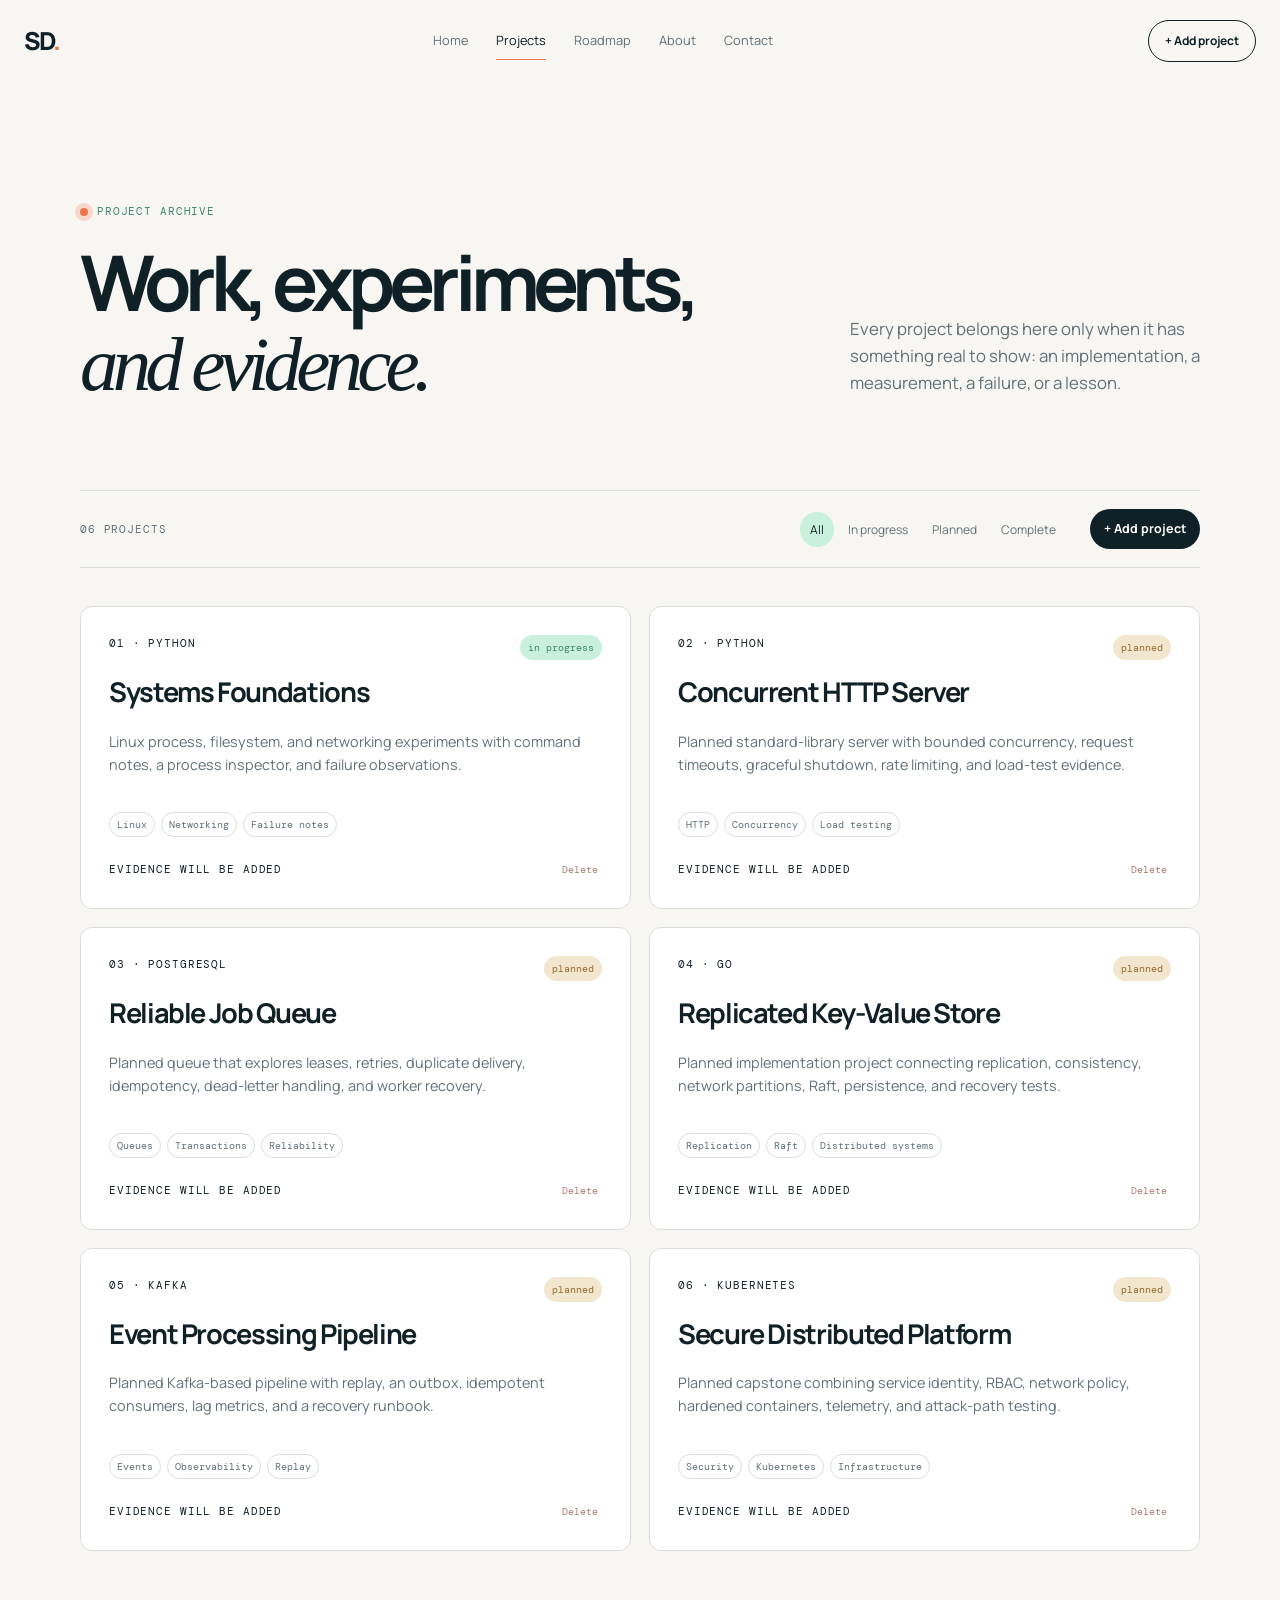
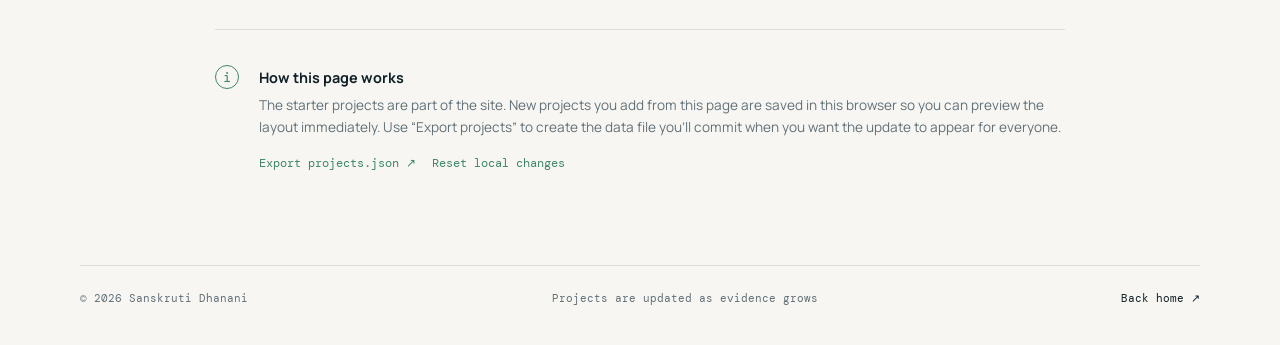
==== projects.html @ 88b724c5 "Add files via upload" ====
<!doctype html>
<html lang="en">
<head>
  <meta charset="utf-8" />
  <meta name="viewport" content="width=device-width, initial-scale=1" />
  <meta name="description" content="Projects and experiments by Sanskruti Dhanani." />
  <title>Projects — Sanskruti Dhanani</title>
  <link rel="preconnect" href="https://fonts.googleapis.com">
  <link rel="preconnect" href="https://fonts.gstatic.com" crossorigin>
  <link href="https://fonts.googleapis.com/css2?family=DM+Mono:wght@400;500&family=Manrope:wght@400;500;600;700;800&display=swap" rel="stylesheet">
  <link rel="stylesheet" href="styles.css" />
  <link rel="stylesheet" href="fixes.css" />
</head>
<body data-page="projects">
  <header class="site-header">
    <a class="brand" href="index.html" aria-label="Sanskruti Dhanani home">SD<span>.</span></a>
    <nav class="nav-links" aria-label="Main navigation"><a href="index.html">Home</a><a href="projects.html" class="active">Projects</a><a href="index.html#roadmap">Roadmap</a><a href="index.html#about">About</a><a href="index.html#contact">Contact</a></nav>
    <button class="nav-cta owner-button" id="addProjectTop">+ Add project</button>
  </header>

  <main>
    <section class="projects-hero section-wrap"><div><p class="eyebrow"><span class="pulse"></span> Project archive</p><h1>Work, experiments,<br><em>and evidence.</em></h1></div><p class="hero-lede">Every project belongs here only when it has something real to show: an implementation, a measurement, a failure, or a lesson.</p></section>
    <section class="section-wrap projects-toolbar"><div class="project-count" id="projectCount">Projects</div><div class="filter-group" role="group" aria-label="Filter projects"><button class="filter active" data-filter="all">All</button><button class="filter" data-filter="in-progress">In progress</button><button class="filter" data-filter="planned">Planned</button><button class="filter" data-filter="complete">Complete</button></div><button class="button button-primary small-button" id="addProjectButton">+ Add project</button></section>
    <section class="section-wrap project-grid" id="projectGrid" aria-live="polite"></section>
    <section class="section-wrap project-note"><div class="note-mark">i</div><div><strong>How this page works</strong><p>The starter projects are part of the site. New projects you add from this page are saved in this browser so you can preview the layout immediately. Use “Export projects” to create the data file you’ll commit when you want the update to appear for everyone.</p><button class="text-button" id="exportProjects">Export projects.json ↗</button><button class="text-button" id="resetProjects">Reset local changes</button></div></section>
  </main>
  <footer class="site-footer section-wrap"><span>© 2026 Sanskruti Dhanani</span><span>Projects are updated as evidence grows</span><span><a href="index.html">Back home ↗</a></span></footer>

  <dialog id="projectDialog" class="project-dialog"><form method="dialog" id="projectForm"><div class="dialog-head"><div><p class="eyebrow">Project editor</p><h2>Add a project</h2></div><button type="button" class="icon-button" id="closeDialog" aria-label="Close">×</button></div><label>Project title<input name="title" required placeholder="e.g. Reliable Job Queue" /></label><label>Short description<textarea name="description" required rows="3" placeholder="What did you build or investigate?"></textarea></label><div class="form-row"><label>Status<select name="status"><option value="in-progress">In progress</option><option value="planned">Planned</option><option value="complete">Complete</option></select></label><label>Primary technology<input name="tech" placeholder="e.g. Go, PostgreSQL" /></label></div><label>Tags <span class="label-hint">comma-separated</span><input name="tags" placeholder="reliability, databases, testing" /></label><label>Project link <span class="label-hint">optional</span><input name="link" type="url" placeholder="https://github.com/yourname/project" /></label><div class="dialog-actions"><button type="button" class="button button-ghost" id="cancelDialog">Cancel</button><button class="button button-primary" type="submit">Add project</button></div></form></dialog>
  <script src="script.js"></script>
</body>
</html>
---- styles.css ----
:root{--ink:#102027;--muted:#617078;--paper:#f7f6f2;--card:#fff;--line:#d9dedb;--mint:#c8f0dd;--green:#3e876c;--orange:#ed754b;--navy:#19343b;--mono:'DM Mono',monospace;--sans:'Manrope',sans-serif}*{box-sizing:border-box}html{scroll-behavior:smooth}body{margin:0;background:var(--paper);color:var(--ink);font-family:var(--sans);line-height:1.6}a{color:inherit;text-decoration:none}button,input,textarea,select{font:inherit}button{cursor:pointer}.section-wrap{width:min(1120px,calc(100% - 48px));margin-inline:auto}.site-header{height:82px;width:min(1240px,calc(100% - 48px));margin:auto;display:flex;align-items:center;justify-content:space-between;gap:24px}.brand{font-size:1.55rem;font-weight:800;letter-spacing:-.1em}.brand span{color:var(--orange)}.nav-links{display:flex;gap:28px;font-size:.8rem;color:var(--muted)}.nav-links a{padding:8px 0;border-bottom:1px solid transparent}.nav-links a:hover,.nav-links a.active{color:var(--ink);border-color:var(--orange)}.nav-cta{border:1px solid var(--ink);background:transparent;color:var(--ink);border-radius:99px;padding:10px 16px;font-size:.75rem;font-weight:700}.hero{min-height:600px;display:grid;grid-template-columns:1.15fr .85fr;align-items:center;gap:80px;padding:92px 0 110px}.eyebrow,.project-kicker,.card-status,.mono-tag,.project-count,.section-label{font-family:var(--mono);font-size:.68rem;letter-spacing:.08em;text-transform:uppercase}.eyebrow{color:var(--green);display:flex;align-items:center;gap:9px}.pulse{width:8px;height:8px;border-radius:50%;background:var(--orange);display:inline-block;box-shadow:0 0 0 5px #f6d8cc}.hero h1,.projects-hero h1{font-size:clamp(3rem,6vw,5.8rem);line-height:1.03;letter-spacing:-.075em;max-width:780px;margin:22px 0}.hero-lede{color:var(--muted);max-width:550px;font-size:1.05rem}.hero-actions{display:flex;align-items:center;gap:28px;margin-top:34px}.button{border:0;border-radius:99px;padding:14px 20px;font-weight:700;font-size:.78rem;display:inline-flex;gap:12px;align-items:center}.button-primary{background:var(--ink);color:white}.button-primary:hover{background:var(--green)}.button-light{background:#f5f0e6;color:var(--ink);margin-top:14px}.text-link{font-size:.8rem;font-weight:700;border-bottom:1px solid var(--ink);padding-bottom:4px}.text-link span,.button span{color:var(--orange)}.hero-terminal{background:var(--navy);color:#e9f4eb;border-radius:18px;box-shadow:14px 18px 0 #dbe5dd;transform:rotate(2deg);overflow:hidden}.terminal-top{height:42px;background:#102930;display:flex;align-items:center;gap:7px;padding:0 18px}.terminal-top span{width:9px;height:9px;border-radius:50%;background:#758b8c}.terminal-top span:first-child{background:#ed754b}.terminal-top span:nth-child(2){background:#e4bd61}.terminal-top code{font:11px var(--mono);color:#8ba3a0;margin-left:auto}.terminal-body{padding:30px;font:13px/2 var(--mono)}.terminal-muted{color:#809796}.terminal-key{color:#9ddbbb}.progress-value{color:#f5bf88;float:right}..terminal-rule{height:1px;background:#385256;margin:24px 0 12px}.progress-track{height:6px;background:#315258;border-radius:20px;margin-top:10px}.progress-track span{display:block;height:100%;background:#9ddbbb;border-radius:20px}.split-section{border-top:1px solid var(--line);padding:88px 0;display:grid;grid-template-columns:170px 1fr;gap:70px}.section-label{color:var(--muted);padding-top:8px}.about-grid{display:grid;grid-template-columns:1fr 1fr;gap:70px}.section-content h2,.selected-card h2,.contact-card h2{font-size:clamp(2rem,4vw,4rem);line-height:1.05;letter-spacing:-.06em;margin:0}.large-copy{font-size:1.5rem;line-height:1.35;margin:0}.body-copy{color:var(--muted);max-width:650px}.focus-section{padding:14px 0 105px;border-top:1px solid var(--line)}.focus-section .section-label{margin:36px 0 22px}.focus-grid{display:grid;grid-template-columns:repeat(3,1fr);gap:18px}.focus-card{min-height:260px;background:var(--card);border:1px solid var(--line);padding:27px;border-radius:10px;display:flex;flex-direction:column}.focus-card.accent-card{background:var(--mint);border-color:var(--mint)}.card-number{font:12px var(--mono);color:var(--green)}.focus-card h3{font-size:1.5rem;letter-spacing:-.04em;margin:34px 0 8px}.focus-card p{color:var(--muted);margin:0}.card-status{margin-top:auto;color:var(--green);padding-top:25px}.roadmap-section{padding-bottom:105px}.roadmap-heading{display:flex;justify-content:space-between;gap:24px;align-items:flex-start}.mono-tag{border:1px solid var(--line);padding:9px 12px;border-radius:99px;color:var(--green);white-space:nowrap}.roadmap-list{margin-top:42px;border-top:1px solid var(--line)}.roadmap-row{display:grid;grid-template-columns:45px 1fr 90px;gap:20px;padding:18px 0;border-bottom:1px solid var(--line);font-size:.92rem}.roadmap-row span,.roadmap-row em{font:11px var(--mono);color:var(--muted);font-style:normal}.roadmap-row em{text-align:right}.roadmap-row.current strong,.roadmap-row.current em{color:var(--green)}.selected-section{padding:0 0 105px}.selected-section>.section-label{margin-bottom:24px}.selected-card{background:var(--ink);color:white;border-radius:16px;padding:50px;display:flex;justify-content:space-between;gap:40px}.selected-card p{color:#b8c7c3;max-width:560px}.selected-card .text-link{display:inline-block;color:white;border-color:#9ddbbb;margin-top:14px}.selected-meta{display:flex;flex-wrap:wrap;align-content:flex-end;justify-content:flex-end;gap:8px;max-width:250px}.selected-meta span{font:11px var(--mono);border:1px solid #496066;border-radius:99px;padding:7px 10px;color:#b8c7c3}.contact-section{padding-bottom:100px}.contact-card{background:var(--orange);padding:65px;border-radius:16px}.contact-card .eyebrow{color:#5e2d22}.contact-card h2{margin:12px 0;font-size:clamp(2.5rem,5vw,5rem)}.contact-card h2 em,.projects-hero h1 em{font-family:Georgia,serif;font-weight:400}.contact-card>p:not(.eyebrow){max-width:480px;color:#67362b}.site-footer{border-top:1px solid var(--line);padding:25px 0 40px;display:flex;justify-content:space-between;color:var(--muted);font:11px var(--mono)}.site-footer a{color:var(--ink)}.projects-hero{padding:110px 0 86px;display:flex;justify-content:space-between;gap:60px;align-items:end}.projects-hero h1{font-size:clamp(3.2rem,6vw,6rem);margin-bottom:0}.projects-hero .hero-lede{max-width:350px;margin-bottom:8px}.projects-toolbar{display:flex;align-items:center;border-top:1px solid var(--line);border-bottom:1px solid var(--line);padding:18px 0;gap:24px}.project-count{margin-right:auto;color:var(--muted)}.filter-group{display:flex;gap:4px}.filter,.text-button{border:0;background:transparent;color:var(--muted);font-size:.75rem;padding:8px 10px;border-radius:99px}.filter.active,.filter:hover{background:var(--mint);color:var(--ink)}.small-button{padding:10px 14px}.project-grid{display:grid;grid-template-columns:repeat(2,1fr);gap:18px;padding-top:38px;padding-bottom:78px}.project-card{background:var(--card);border:1px solid var(--line);border-radius:12px;padding:28px;min-height:275px;display:flex;flex-direction:column;position:relative;transition:transform .2s,box-shadow .2s}.project-card:hover{transform:translateY(-3px);box-shadow:0 12px 24px #18343b12}.project-card-top{display:flex;justify-content:space-between;gap:12px}.project-card h2{font-size:1.7rem;letter-spacing:-.05em;line-height:1.1;margin:17px 0 8px}.project-card p{color:var(--muted);font-size:.9rem;max-width:560px}.status-pill{font:10px var(--mono);padding:6px 8px;border-radius:99px;white-space:nowrap;height:fit-content}.status-pill.in-progress{background:var(--mint);color:var(--green)}.status-pill.planned{background:#f2e6ce;color:#936a2f}.status-pill.complete{background:#dce5ef;color:#436685}.project-tags{display:flex;flex-wrap:wrap;gap:6px;margin-top:auto;padding-top:22px}.project-tags span{font:10px var(--mono);color:var(--muted);border:1px solid var(--line);padding:5px 7px;border-radius:99px}.project-card-footer{display:flex;justify-content:space-between;align-items:center;margin-top:22px}.project-link{font-size:.75rem;font-weight:700;border-bottom:1px solid var(--ink)}.delete-project{border:0;background:transparent;color:#ad7a70;font:10px var(--mono);padding:4px}.project-note{display:flex;gap:20px;border-top:1px solid var(--line);padding:35px 0 90px;color:var(--muted);max-width:850px;margin-left:auto;margin-right:auto}.project-note strong{color:var(--ink);font-size:.9rem}.project-note p{font-size:.85rem;margin:5px 0 10px}.note-mark{border:1px solid var(--green);color:var(--green);border-radius:50%;width:24px;height:24px;text-align:center;font:14px/23px var(--mono);flex:none}.text-button{padding:0 16px 0 0;color:var(--green);font-family:var(--mono)}.project-dialog{border:0;border-radius:16px;padding:0;max-width:560px;width:calc(100% - 32px);box-shadow:0 20px 80px #10202740}.project-dialog::backdrop{background:#10202799}.project-dialog form{padding:34px}.dialog-head{display:flex;justify-content:space-between;margin-bottom:22px}.dialog-head h2{margin:4px 0;font-size:2rem;letter-spacing:-.05em}.icon-button{background:transparent;border:0;font-size:1.8rem;color:var(--muted)}.project-dialog label{display:block;font-size:.76rem;font-weight:700;margin-top:16px}.label-hint{font:10px var(--mono);font-weight:400;color:var(--muted)}.project-dialog input,.project-dialog textarea,.project-dialog select{width:100%;border:1px solid var(--line);border-radius:7px;padding:10px 12px;margin-top:6px;background:#fbfbf9;outline-color:var(--green);font-size:.85rem}.project-dialog textarea{resize:vertical}.form-row{display:grid;grid-template-columns:1fr 1fr;gap:16px}.dialog-actions{display:flex;justify-content:flex-end;gap:10px;margin-top:28px}.button-ghost{background:transparent;border:1px solid var(--line)}@media(max-width:800px){.site-header{height:72px}.nav-links{gap:13px;font-size:.7rem}.nav-cta{display:none}.hero{grid-template-columns:1fr;gap:55px;padding-top:55px}.hero-terminal{max-width:540px}.split-section{grid-template-columns:1fr;gap:25px;padding:62px 0}.about-grid{grid-template-columns:1fr;gap:25px}.focus-grid,.project-grid{grid-template-columns:1fr}.projects-hero{display:block;padding:72px 0 55px}.projects-hero .hero-lede{margin-top:28px}.selected-card{display:block;padding:35px}.selected-meta{justify-content:flex-start;margin-top:35px}.contact-card{padding:40px 28px}.site-footer{display:grid;gap:10px}.projects-toolbar{flex-wrap:wrap}.filter-group{order:3;width:100%;overflow:auto}.project-count{margin-right:auto}.small-button{margin-left:auto}.form-row{grid-template-columns:1fr}.hero h1{font-size:3.3rem}}
---- fixes.css ----
.terminal-rule{height:1px;background:#385256;margin:24px 0 12px}
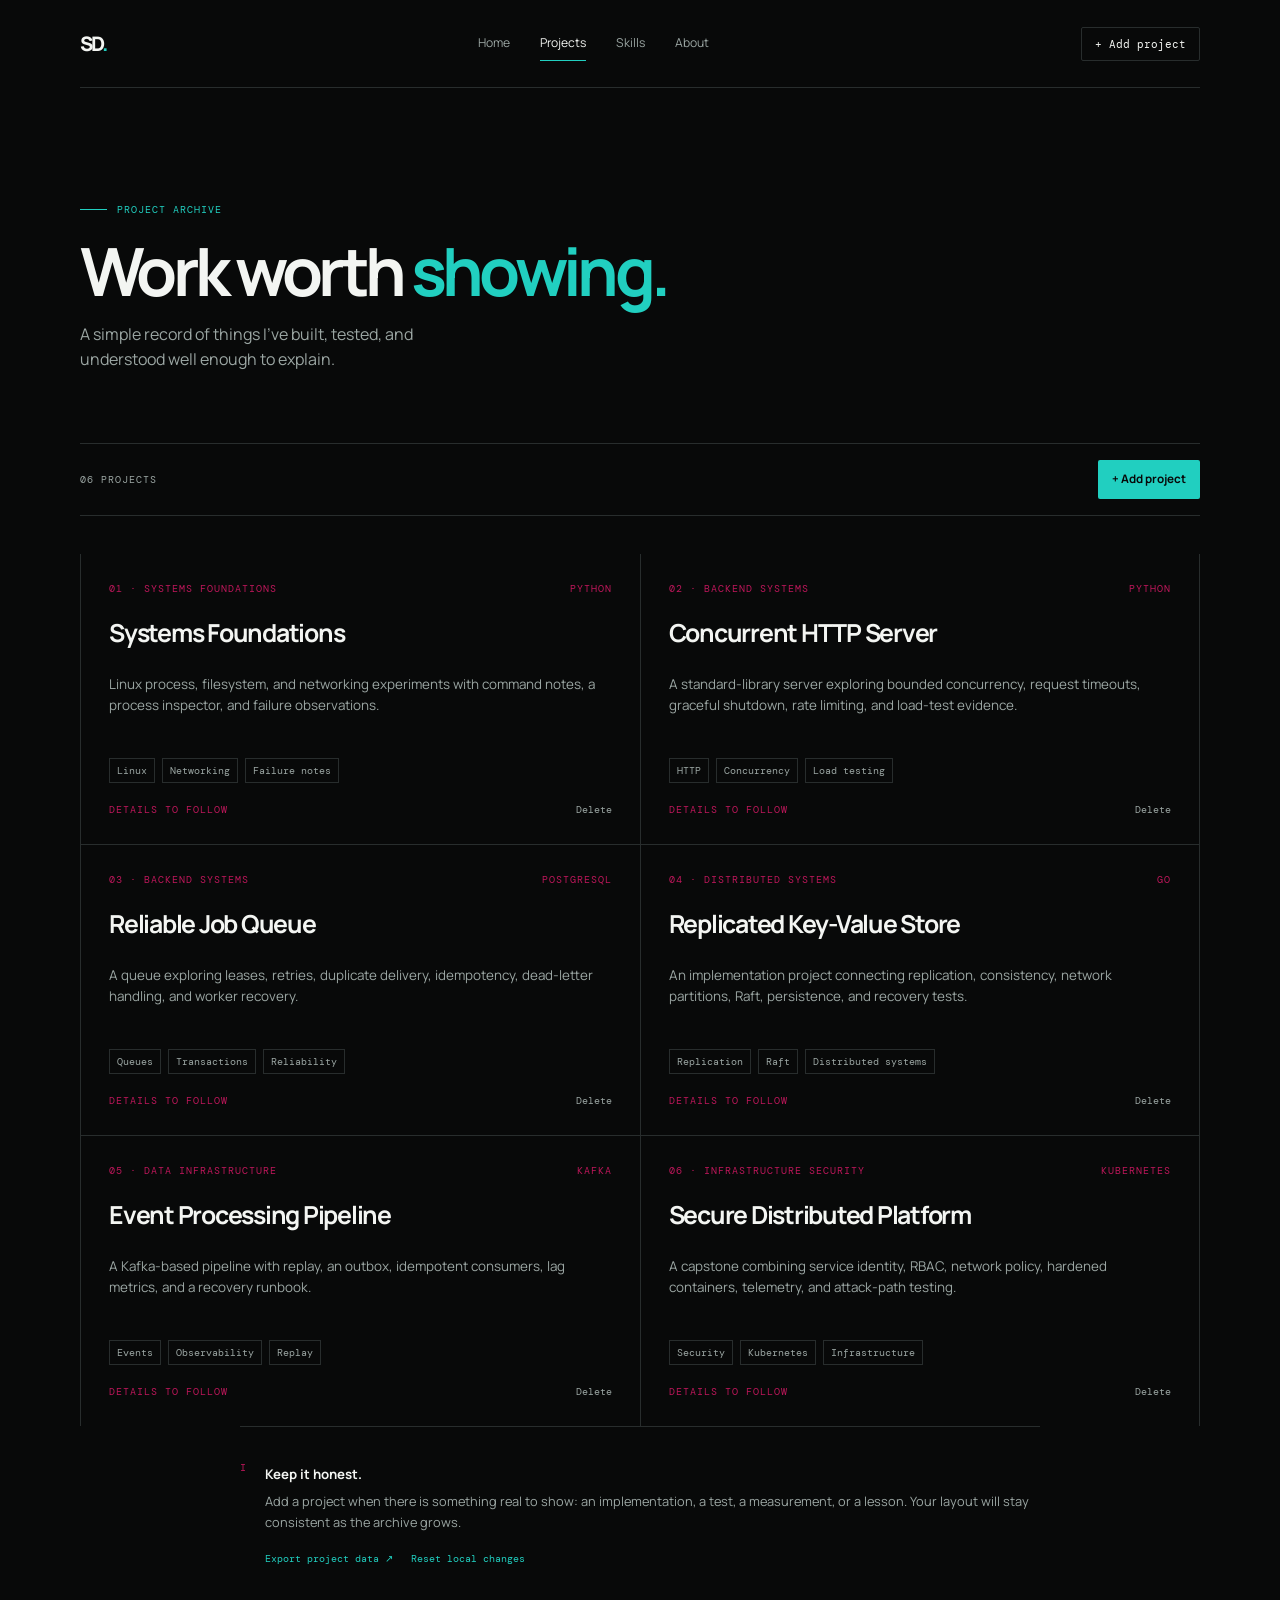
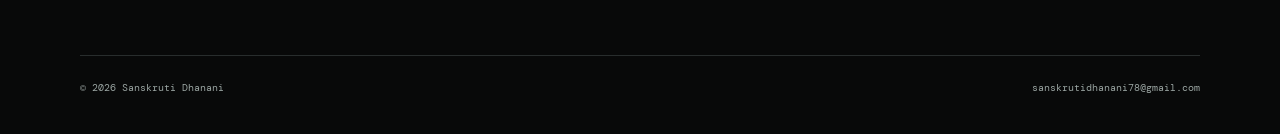
==== commit d9d9e686: "Add files via upload" ====
--- a/projects.html
+++ b/projects.html
@@ -1,32 +1,6 @@
 <!doctype html>
-<html lang="en">
-<head>
-  <meta charset="utf-8" />
-  <meta name="viewport" content="width=device-width, initial-scale=1" />
-  <meta name="description" content="Projects and experiments by Sanskruti Dhanani." />
-  <title>Projects — Sanskruti Dhanani</title>
-  <link rel="preconnect" href="https://fonts.googleapis.com">
-  <link rel="preconnect" href="https://fonts.gstatic.com" crossorigin>
-  <link href="https://fonts.googleapis.com/css2?family=DM+Mono:wght@400;500&family=Manrope:wght@400;500;600;700;800&display=swap" rel="stylesheet">
-  <link rel="stylesheet" href="styles.css" />
-  <link rel="stylesheet" href="fixes.css" />
-</head>
-<body data-page="projects">
-  <header class="site-header">
-    <a class="brand" href="index.html" aria-label="Sanskruti Dhanani home">SD<span>.</span></a>
-    <nav class="nav-links" aria-label="Main navigation"><a href="index.html">Home</a><a href="projects.html" class="active">Projects</a><a href="index.html#roadmap">Roadmap</a><a href="index.html#about">About</a><a href="index.html#contact">Contact</a></nav>
-    <button class="nav-cta owner-button" id="addProjectTop">+ Add project</button>
-  </header>
-
-  <main>
-    <section class="projects-hero section-wrap"><div><p class="eyebrow"><span class="pulse"></span> Project archive</p><h1>Work, experiments,<br><em>and evidence.</em></h1></div><p class="hero-lede">Every project belongs here only when it has something real to show: an implementation, a measurement, a failure, or a lesson.</p></section>
-    <section class="section-wrap projects-toolbar"><div class="project-count" id="projectCount">Projects</div><div class="filter-group" role="group" aria-label="Filter projects"><button class="filter active" data-filter="all">All</button><button class="filter" data-filter="in-progress">In progress</button><button class="filter" data-filter="planned">Planned</button><button class="filter" data-filter="complete">Complete</button></div><button class="button button-primary small-button" id="addProjectButton">+ Add project</button></section>
-    <section class="section-wrap project-grid" id="projectGrid" aria-live="polite"></section>
-    <section class="section-wrap project-note"><div class="note-mark">i</div><div><strong>How this page works</strong><p>The starter projects are part of the site. New projects you add from this page are saved in this browser so you can preview the layout immediately. Use “Export projects” to create the data file you’ll commit when you want the update to appear for everyone.</p><button class="text-button" id="exportProjects">Export projects.json ↗</button><button class="text-button" id="resetProjects">Reset local changes</button></div></section>
-  </main>
-  <footer class="site-footer section-wrap"><span>© 2026 Sanskruti Dhanani</span><span>Projects are updated as evidence grows</span><span><a href="index.html">Back home ↗</a></span></footer>
-
-  <dialog id="projectDialog" class="project-dialog"><form method="dialog" id="projectForm"><div class="dialog-head"><div><p class="eyebrow">Project editor</p><h2>Add a project</h2></div><button type="button" class="icon-button" id="closeDialog" aria-label="Close">×</button></div><label>Project title<input name="title" required placeholder="e.g. Reliable Job Queue" /></label><label>Short description<textarea name="description" required rows="3" placeholder="What did you build or investigate?"></textarea></label><div class="form-row"><label>Status<select name="status"><option value="in-progress">In progress</option><option value="planned">Planned</option><option value="complete">Complete</option></select></label><label>Primary technology<input name="tech" placeholder="e.g. Go, PostgreSQL" /></label></div><label>Tags <span class="label-hint">comma-separated</span><input name="tags" placeholder="reliability, databases, testing" /></label><label>Project link <span class="label-hint">optional</span><input name="link" type="url" placeholder="https://github.com/yourname/project" /></label><div class="dialog-actions"><button type="button" class="button button-ghost" id="cancelDialog">Cancel</button><button class="button button-primary" type="submit">Add project</button></div></form></dialog>
-  <script src="script.js"></script>
-</body>
-</html>
+<html lang="en"><head><meta charset="utf-8"><meta name="viewport" content="width=device-width, initial-scale=1"><meta name="description" content="Projects and experiments by Sanskruti Dhanani."><title>Projects — Sanskruti Dhanani</title><link rel="preconnect" href="https://fonts.googleapis.com"><link rel="preconnect" href="https://fonts.gstatic.com" crossorigin><link href="https://fonts.googleapis.com/css2?family=DM+Mono:wght@400;500&family=Manrope:wght@400;500;600;700;800&family=Playfair+Display:ital,wght@0,500;1,500&display=swap" rel="stylesheet"><link rel="stylesheet" href="styles.css"><link rel="stylesheet" href="fixes.css"></head>
+<body data-page="projects"><header class="site-header wrap"><a class="brand" href="index.html">SD<span>.</span></a><nav class="nav-links" aria-label="Main navigation"><a href="index.html">Home</a><a class="active" href="projects.html">Projects</a><a href="index.html#skills">Skills</a><a href="index.html#about">About</a></nav><button class="header-email owner-button" id="addProjectTop">+ Add project</button></header>
+<main><section class="projects-hero wrap"><p class="eyebrow"><span class="eyebrow-line"></span> Project archive</p><h1>Work worth <span>showing.</span></h1><p class="hero-lede">A simple record of things I’ve built, tested, and understood well enough to explain.</p></section><section class="projects-toolbar wrap"><span class="project-count" id="projectCount">Projects</span><button class="button button-primary small-button" id="addProjectButton">+ Add project</button></section><section class="project-grid wrap" id="projectGrid" aria-live="polite"></section><section class="project-note wrap"><span class="note-index">i</span><div><strong>Keep it honest.</strong><p>Add a project when there is something real to show: an implementation, a test, a measurement, or a lesson. Your layout will stay consistent as the archive grows.</p><button class="text-button" id="exportProjects">Export project data ↗</button><button class="text-button" id="resetProjects">Reset local changes</button></div></section></main>
+<footer class="site-footer wrap"><span>© 2026 Sanskruti Dhanani</span><span><a href="mailto:sanskrutidhanani78@gmail.com">sanskrutidhanani78@gmail.com</a></span></footer>
+<dialog id="projectDialog" class="project-dialog"><form method="dialog" id="projectForm"><div class="dialog-head"><div><p class="eyebrow">Project editor</p><h2>Add a project</h2></div><button type="button" class="icon-button" id="closeDialog" aria-label="Close">×</button></div><label>Project title<input name="title" required placeholder="e.g. Reliable Job Queue"></label><label>Description<textarea name="description" required rows="3" placeholder="What did you build or investigate?"></textarea></label><div class="form-row"><label>Category<input name="category" placeholder="e.g. Backend systems"></label><label>Primary technology<input name="tech" placeholder="e.g. Go, PostgreSQL"></label></div><label>Tags <span class="label-hint">comma-separated</span><input name="tags" placeholder="reliability, databases, testing"></label><label>Project link <span class="label-hint">optional</span><input name="link" type="url" placeholder="https://github.com/yourname/project"></label><div class="dialog-actions"><button type="button" class="button button-ghost" id="cancelDialog">Cancel</button><button class="button button-primary" type="submit">Add project</button></div></form></dialog><script src="script.js"></script></body></html>
--- a/styles.css
+++ b/styles.css
@@ -1 +1 @@
-:root{--ink:#102027;--muted:#617078;--paper:#f7f6f2;--card:#fff;--line:#d9dedb;--mint:#c8f0dd;--green:#3e876c;--orange:#ed754b;--navy:#19343b;--mono:'DM Mono',monospace;--sans:'Manrope',sans-serif}*{box-sizing:border-box}html{scroll-behavior:smooth}body{margin:0;background:var(--paper);color:var(--ink);font-family:var(--sans);line-height:1.6}a{color:inherit;text-decoration:none}button,input,textarea,select{font:inherit}button{cursor:pointer}.section-wrap{width:min(1120px,calc(100% - 48px));margin-inline:auto}.site-header{height:82px;width:min(1240px,calc(100% - 48px));margin:auto;display:flex;align-items:center;justify-content:space-between;gap:24px}.brand{font-size:1.55rem;font-weight:800;letter-spacing:-.1em}.brand span{color:var(--orange)}.nav-links{display:flex;gap:28px;font-size:.8rem;color:var(--muted)}.nav-links a{padding:8px 0;border-bottom:1px solid transparent}.nav-links a:hover,.nav-links a.active{color:var(--ink);border-color:var(--orange)}.nav-cta{border:1px solid var(--ink);background:transparent;color:var(--ink);border-radius:99px;padding:10px 16px;font-size:.75rem;font-weight:700}.hero{min-height:600px;display:grid;grid-template-columns:1.15fr .85fr;align-items:center;gap:80px;padding:92px 0 110px}.eyebrow,.project-kicker,.card-status,.mono-tag,.project-count,.section-label{font-family:var(--mono);font-size:.68rem;letter-spacing:.08em;text-transform:uppercase}.eyebrow{color:var(--green);display:flex;align-items:center;gap:9px}.pulse{width:8px;height:8px;border-radius:50%;background:var(--orange);display:inline-block;box-shadow:0 0 0 5px #f6d8cc}.hero h1,.projects-hero h1{font-size:clamp(3rem,6vw,5.8rem);line-height:1.03;letter-spacing:-.075em;max-width:780px;margin:22px 0}.hero-lede{color:var(--muted);max-width:550px;font-size:1.05rem}.hero-actions{display:flex;align-items:center;gap:28px;margin-top:34px}.button{border:0;border-radius:99px;padding:14px 20px;font-weight:700;font-size:.78rem;display:inline-flex;gap:12px;align-items:center}.button-primary{background:var(--ink);color:white}.button-primary:hover{background:var(--green)}.button-light{background:#f5f0e6;color:var(--ink);margin-top:14px}.text-link{font-size:.8rem;font-weight:700;border-bottom:1px solid var(--ink);padding-bottom:4px}.text-link span,.button span{color:var(--orange)}.hero-terminal{background:var(--navy);color:#e9f4eb;border-radius:18px;box-shadow:14px 18px 0 #dbe5dd;transform:rotate(2deg);overflow:hidden}.terminal-top{height:42px;background:#102930;display:flex;align-items:center;gap:7px;padding:0 18px}.terminal-top span{width:9px;height:9px;border-radius:50%;background:#758b8c}.terminal-top span:first-child{background:#ed754b}.terminal-top span:nth-child(2){background:#e4bd61}.terminal-top code{font:11px var(--mono);color:#8ba3a0;margin-left:auto}.terminal-body{padding:30px;font:13px/2 var(--mono)}.terminal-muted{color:#809796}.terminal-key{color:#9ddbbb}.progress-value{color:#f5bf88;float:right}..terminal-rule{height:1px;background:#385256;margin:24px 0 12px}.progress-track{height:6px;background:#315258;border-radius:20px;margin-top:10px}.progress-track span{display:block;height:100%;background:#9ddbbb;border-radius:20px}.split-section{border-top:1px solid var(--line);padding:88px 0;display:grid;grid-template-columns:170px 1fr;gap:70px}.section-label{color:var(--muted);padding-top:8px}.about-grid{display:grid;grid-template-columns:1fr 1fr;gap:70px}.section-content h2,.selected-card h2,.contact-card h2{font-size:clamp(2rem,4vw,4rem);line-height:1.05;letter-spacing:-.06em;margin:0}.large-copy{font-size:1.5rem;line-height:1.35;margin:0}.body-copy{color:var(--muted);max-width:650px}.focus-section{padding:14px 0 105px;border-top:1px solid var(--line)}.focus-section .section-label{margin:36px 0 22px}.focus-grid{display:grid;grid-template-columns:repeat(3,1fr);gap:18px}.focus-card{min-height:260px;background:var(--card);border:1px solid var(--line);padding:27px;border-radius:10px;display:flex;flex-direction:column}.focus-card.accent-card{background:var(--mint);border-color:var(--mint)}.card-number{font:12px var(--mono);color:var(--green)}.focus-card h3{font-size:1.5rem;letter-spacing:-.04em;margin:34px 0 8px}.focus-card p{color:var(--muted);margin:0}.card-status{margin-top:auto;color:var(--green);padding-top:25px}.roadmap-section{padding-bottom:105px}.roadmap-heading{display:flex;justify-content:space-between;gap:24px;align-items:flex-start}.mono-tag{border:1px solid var(--line);padding:9px 12px;border-radius:99px;color:var(--green);white-space:nowrap}.roadmap-list{margin-top:42px;border-top:1px solid var(--line)}.roadmap-row{display:grid;grid-template-columns:45px 1fr 90px;gap:20px;padding:18px 0;border-bottom:1px solid var(--line);font-size:.92rem}.roadmap-row span,.roadmap-row em{font:11px var(--mono);color:var(--muted);font-style:normal}.roadmap-row em{text-align:right}.roadmap-row.current strong,.roadmap-row.current em{color:var(--green)}.selected-section{padding:0 0 105px}.selected-section>.section-label{margin-bottom:24px}.selected-card{background:var(--ink);color:white;border-radius:16px;padding:50px;display:flex;justify-content:space-between;gap:40px}.selected-card p{color:#b8c7c3;max-width:560px}.selected-card .text-link{display:inline-block;color:white;border-color:#9ddbbb;margin-top:14px}.selected-meta{display:flex;flex-wrap:wrap;align-content:flex-end;justify-content:flex-end;gap:8px;max-width:250px}.selected-meta span{font:11px var(--mono);border:1px solid #496066;border-radius:99px;padding:7px 10px;color:#b8c7c3}.contact-section{padding-bottom:100px}.contact-card{background:var(--orange);padding:65px;border-radius:16px}.contact-card .eyebrow{color:#5e2d22}.contact-card h2{margin:12px 0;font-size:clamp(2.5rem,5vw,5rem)}.contact-card h2 em,.projects-hero h1 em{font-family:Georgia,serif;font-weight:400}.contact-card>p:not(.eyebrow){max-width:480px;color:#67362b}.site-footer{border-top:1px solid var(--line);padding:25px 0 40px;display:flex;justify-content:space-between;color:var(--muted);font:11px var(--mono)}.site-footer a{color:var(--ink)}.projects-hero{padding:110px 0 86px;display:flex;justify-content:space-between;gap:60px;align-items:end}.projects-hero h1{font-size:clamp(3.2rem,6vw,6rem);margin-bottom:0}.projects-hero .hero-lede{max-width:350px;margin-bottom:8px}.projects-toolbar{display:flex;align-items:center;border-top:1px solid var(--line);border-bottom:1px solid var(--line);padding:18px 0;gap:24px}.project-count{margin-right:auto;color:var(--muted)}.filter-group{display:flex;gap:4px}.filter,.text-button{border:0;background:transparent;color:var(--muted);font-size:.75rem;padding:8px 10px;border-radius:99px}.filter.active,.filter:hover{background:var(--mint);color:var(--ink)}.small-button{padding:10px 14px}.project-grid{display:grid;grid-template-columns:repeat(2,1fr);gap:18px;padding-top:38px;padding-bottom:78px}.project-card{background:var(--card);border:1px solid var(--line);border-radius:12px;padding:28px;min-height:275px;display:flex;flex-direction:column;position:relative;transition:transform .2s,box-shadow .2s}.project-card:hover{transform:translateY(-3px);box-shadow:0 12px 24px #18343b12}.project-card-top{display:flex;justify-content:space-between;gap:12px}.project-card h2{font-size:1.7rem;letter-spacing:-.05em;line-height:1.1;margin:17px 0 8px}.project-card p{color:var(--muted);font-size:.9rem;max-width:560px}.status-pill{font:10px var(--mono);padding:6px 8px;border-radius:99px;white-space:nowrap;height:fit-content}.status-pill.in-progress{background:var(--mint);color:var(--green)}.status-pill.planned{background:#f2e6ce;color:#936a2f}.status-pill.complete{background:#dce5ef;color:#436685}.project-tags{display:flex;flex-wrap:wrap;gap:6px;margin-top:auto;padding-top:22px}.project-tags span{font:10px var(--mono);color:var(--muted);border:1px solid var(--line);padding:5px 7px;border-radius:99px}.project-card-footer{display:flex;justify-content:space-between;align-items:center;margin-top:22px}.project-link{font-size:.75rem;font-weight:700;border-bottom:1px solid var(--ink)}.delete-project{border:0;background:transparent;color:#ad7a70;font:10px var(--mono);padding:4px}.project-note{display:flex;gap:20px;border-top:1px solid var(--line);padding:35px 0 90px;color:var(--muted);max-width:850px;margin-left:auto;margin-right:auto}.project-note strong{color:var(--ink);font-size:.9rem}.project-note p{font-size:.85rem;margin:5px 0 10px}.note-mark{border:1px solid var(--green);color:var(--green);border-radius:50%;width:24px;height:24px;text-align:center;font:14px/23px var(--mono);flex:none}.text-button{padding:0 16px 0 0;color:var(--green);font-family:var(--mono)}.project-dialog{border:0;border-radius:16px;padding:0;max-width:560px;width:calc(100% - 32px);box-shadow:0 20px 80px #10202740}.project-dialog::backdrop{background:#10202799}.project-dialog form{padding:34px}.dialog-head{display:flex;justify-content:space-between;margin-bottom:22px}.dialog-head h2{margin:4px 0;font-size:2rem;letter-spacing:-.05em}.icon-button{background:transparent;border:0;font-size:1.8rem;color:var(--muted)}.project-dialog label{display:block;font-size:.76rem;font-weight:700;margin-top:16px}.label-hint{font:10px var(--mono);font-weight:400;color:var(--muted)}.project-dialog input,.project-dialog textarea,.project-dialog select{width:100%;border:1px solid var(--line);border-radius:7px;padding:10px 12px;margin-top:6px;background:#fbfbf9;outline-color:var(--green);font-size:.85rem}.project-dialog textarea{resize:vertical}.form-row{display:grid;grid-template-columns:1fr 1fr;gap:16px}.dialog-actions{display:flex;justify-content:flex-end;gap:10px;margin-top:28px}.button-ghost{background:transparent;border:1px solid var(--line)}@media(max-width:800px){.site-header{height:72px}.nav-links{gap:13px;font-size:.7rem}.nav-cta{display:none}.hero{grid-template-columns:1fr;gap:55px;padding-top:55px}.hero-terminal{max-width:540px}.split-section{grid-template-columns:1fr;gap:25px;padding:62px 0}.about-grid{grid-template-columns:1fr;gap:25px}.focus-grid,.project-grid{grid-template-columns:1fr}.projects-hero{display:block;padding:72px 0 55px}.projects-hero .hero-lede{margin-top:28px}.selected-card{display:block;padding:35px}.selected-meta{justify-content:flex-start;margin-top:35px}.contact-card{padding:40px 28px}.site-footer{display:grid;gap:10px}.projects-toolbar{flex-wrap:wrap}.filter-group{order:3;width:100%;overflow:auto}.project-count{margin-right:auto}.small-button{margin-left:auto}.form-row{grid-template-columns:1fr}.hero h1{font-size:3.3rem}}
+:root{--black:#080909;--panel:#101212;--panel-2:#151818;--line:#282d2d;--white:#f3f5f2;--muted:#9ba6a3;--teal:#21cfc0;--pink:#bd175a;--mono:'DM Mono',monospace;--sans:'Manrope',sans-serif;--serif:'Playfair Display',Georgia,serif}*{box-sizing:border-box}html{scroll-behavior:smooth}body{margin:0;background:var(--black);color:var(--white);font-family:var(--sans);line-height:1.6}a{color:inherit;text-decoration:none}button,input,textarea{font:inherit}button{cursor:pointer}.wrap{width:min(1120px,calc(100% - 56px));margin-inline:auto}.site-header{height:88px;display:flex;align-items:center;justify-content:space-between;gap:28px;border-bottom:1px solid var(--line)}.brand{font-size:1.25rem;font-weight:800;letter-spacing:-.1em}.brand span{color:var(--teal)}.nav-links{display:flex;gap:30px;color:var(--muted);font-size:.76rem}.nav-links a{padding:7px 0;border-bottom:1px solid transparent}.nav-links a:hover,.nav-links a.active{color:var(--white);border-color:var(--teal)}.header-email{border:1px solid var(--line);border-radius:2px;background:transparent;color:var(--white);padding:9px 13px;font:11px var(--mono)}.header-email span,.button span,.quiet-link span,.email-link span{color:var(--teal)}.owner-button{cursor:pointer}.hero{min-height:610px;display:grid;grid-template-columns:minmax(0,1.2fr) minmax(250px,.55fr);gap:100px;align-items:center;padding:98px 0 112px}.eyebrow,.project-kicker,.section-label,.project-count,.note-index,.label-hint{font:10px var(--mono);letter-spacing:.1em;text-transform:uppercase}.eyebrow{color:var(--teal);display:flex;align-items:center;gap:10px}.eyebrow-line{width:27px;height:1px;background:var(--teal);display:inline-block}.hero h1,.projects-hero h1{font-size:clamp(2.9rem,5.2vw,5rem);line-height:1.05;letter-spacing:-.07em;max-width:780px;margin:22px 0}.hero h1 span,.projects-hero h1 span{color:var(--teal)}.hero-lede{color:var(--muted);max-width:590px;font-size:1rem}.hero-actions{display:flex;align-items:center;gap:28px;margin-top:33px}.button{border:0;border-radius:2px;padding:13px 17px;font-weight:700;font-size:.73rem;display:inline-flex;gap:14px;align-items:center}.button-primary{background:var(--teal);color:var(--black)}.button-primary:hover{background:var(--white)}.quiet-link{font-size:.74rem;color:var(--white);border-bottom:1px solid var(--line);padding-bottom:4px}.quiet-link:hover{border-color:var(--teal)}.hero-note{border-left:1px solid var(--line);padding:14px 0 14px 31px}.note-index{color:var(--pink)}.note-rule{height:1px;background:var(--line);margin:22px 0 34px}.quote{font:italic 1.6rem var(--serif);margin:0 0 5px}.quote-translation{font:italic .85rem var(--serif);color:var(--muted);margin:0}.note-small{color:var(--muted);font-size:.8rem;margin:55px 0 0;max-width:250px}.section{border-top:1px solid var(--line);padding:82px 0}.two-column{display:grid;grid-template-columns:155px 1fr;gap:65px}.section-label{color:var(--teal);padding-top:7px}.section-main h2,.featured-card h2,.email-panel h2{font-size:clamp(1.8rem,3.3vw,3.35rem);line-height:1.08;letter-spacing:-.065em;margin:0;max-width:700px}.copy-columns{display:grid;grid-template-columns:1fr 1fr;gap:45px;max-width:780px;margin-top:32px}.copy-columns p{color:var(--muted);font-size:.87rem;margin:0}.skill-grid{display:grid;grid-template-columns:repeat(4,1fr);gap:1px;background:var(--line);border:1px solid var(--line);margin-top:35px}.skill-grid article{background:var(--black);min-height:188px;padding:22px}.skill-grid h3{font-size:.82rem;margin:0 0 20px;color:var(--white)}.skill-grid p{font:12px/2 var(--mono);color:var(--muted);margin:0}.skill-muted{color:var(--pink)}.featured{padding-top:0;border-top:0}.featured>.section-label{display:block;border-top:1px solid var(--line);padding-top:30px}.featured-card{background:var(--panel);border:1px solid var(--line);padding:43px 47px;display:flex;justify-content:space-between;gap:40px;margin-top:20px}.featured-card h2{margin:8px 0 12px}.featured-card>div:first-child>p:not(.project-kicker){color:var(--muted);max-width:600px;font-size:.86rem}.light-link{display:inline-block;margin-top:20px}.featured-mark{font:3rem var(--mono);color:var(--pink);align-self:flex-end;white-space:nowrap}.featured-mark span{color:var(--teal);font-size:1.4rem}.email-section{padding-top:0;border-top:0}.email-panel{border-top:1px solid var(--line);padding-top:30px;display:grid;grid-template-columns:155px 1fr;gap:65px}.email-panel h2{font-size:clamp(1.8rem,3vw,3rem)}.email-link{display:inline-block;color:var(--teal);font:14px var(--mono);margin-top:28px;border-bottom:1px solid var(--teal);padding-bottom:5px}.site-footer{border-top:1px solid var(--line);padding:25px 0 40px;display:flex;justify-content:space-between;color:var(--muted);font:10px var(--mono)}.site-footer a:hover{color:var(--teal)}.projects-hero{padding:105px 0 70px}.projects-hero h1{margin:20px 0 16px;max-width:700px}.projects-hero .hero-lede{max-width:420px;margin:0}.projects-toolbar{border-top:1px solid var(--line);border-bottom:1px solid var(--line);padding:16px 0;display:flex;align-items:center}.project-count{color:var(--muted);margin-right:auto}.small-button{padding:10px 14px}.project-grid{display:grid;grid-template-columns:repeat(2,1fr);gap:1px;background:var(--line);border-left:1px solid var(--line);border-right:1px solid var(--line);margin-top:38px}.project-card{background:var(--black);min-height:290px;padding:28px;display:flex;flex-direction:column}.project-card:hover{background:var(--panel)}.project-card-top{display:flex;justify-content:space-between;gap:12px}.project-kicker{color:var(--pink)}.project-card h2{font-size:1.55rem;letter-spacing:-.05em;margin:18px 0 8px}.project-card p{color:var(--muted);font-size:.84rem;max-width:500px}.project-tags{display:flex;flex-wrap:wrap;gap:7px;margin-top:auto;padding-top:24px}.project-tags span{border:1px solid var(--line);color:var(--muted);font:10px var(--mono);padding:5px 7px}.project-card-footer{display:flex;justify-content:space-between;align-items:center;margin-top:20px}.project-link,.delete-project{font:10px var(--mono)}.project-link{color:var(--teal);border-bottom:1px solid var(--teal)}.delete-project{background:none;border:0;color:var(--muted);padding:0}.delete-project:hover{color:var(--pink)}.project-note{display:flex;gap:18px;border-top:1px solid var(--line);padding:34px 0 85px;color:var(--muted);max-width:800px}.project-note strong{color:var(--white);font-size:.83rem}.project-note p{font-size:.8rem;margin:5px 0 12px}.text-button{background:none;border:0;color:var(--teal);font:10px var(--mono);padding:0 18px 0 0}.project-dialog{border:1px solid var(--line);border-radius:2px;padding:0;max-width:560px;width:calc(100% - 32px);background:var(--panel);color:var(--white)}.project-dialog::backdrop{background:#000b}.project-dialog form{padding:32px}.dialog-head{display:flex;justify-content:space-between;margin-bottom:22px}.dialog-head h2{margin:4px 0;font-size:1.8rem;letter-spacing:-.05em}.icon-button{background:none;border:0;color:var(--muted);font-size:1.7rem}.project-dialog label{display:block;font-size:.72rem;margin-top:15px}.project-dialog input,.project-dialog textarea{display:block;width:100%;border:1px solid var(--line);background:var(--black);color:var(--white);border-radius:2px;padding:10px 11px;margin-top:6px;font-size:.8rem;outline-color:var(--teal)}.project-dialog textarea{resize:vertical}.form-row{display:grid;grid-template-columns:1fr 1fr;gap:15px}.dialog-actions{display:flex;justify-content:flex-end;gap:10px;margin-top:26px}.button-ghost{background:transparent;color:var(--white);border:1px solid var(--line)}@media(max-width:760px){.wrap{width:min(100% - 34px,1120px)}.site-header{height:75px}.nav-links{gap:14px;font-size:.68rem}.header-email{display:none}.hero{display:block;padding:70px 0 80px}.hero-note{margin-top:75px;max-width:370px}.two-column,.email-panel{grid-template-columns:1fr;gap:25px}.section{padding:60px 0}.copy-columns,.skill-grid{grid-template-columns:1fr}.skill-grid{gap:1px}.skill-grid article{min-height:auto}.featured-card{display:block;padding:30px}.featured-mark{margin-top:45px}.project-grid{grid-template-columns:1fr}.projects-hero{padding:70px 0 55px}.form-row{grid-template-columns:1fr}.site-footer{display:grid;gap:12px}}
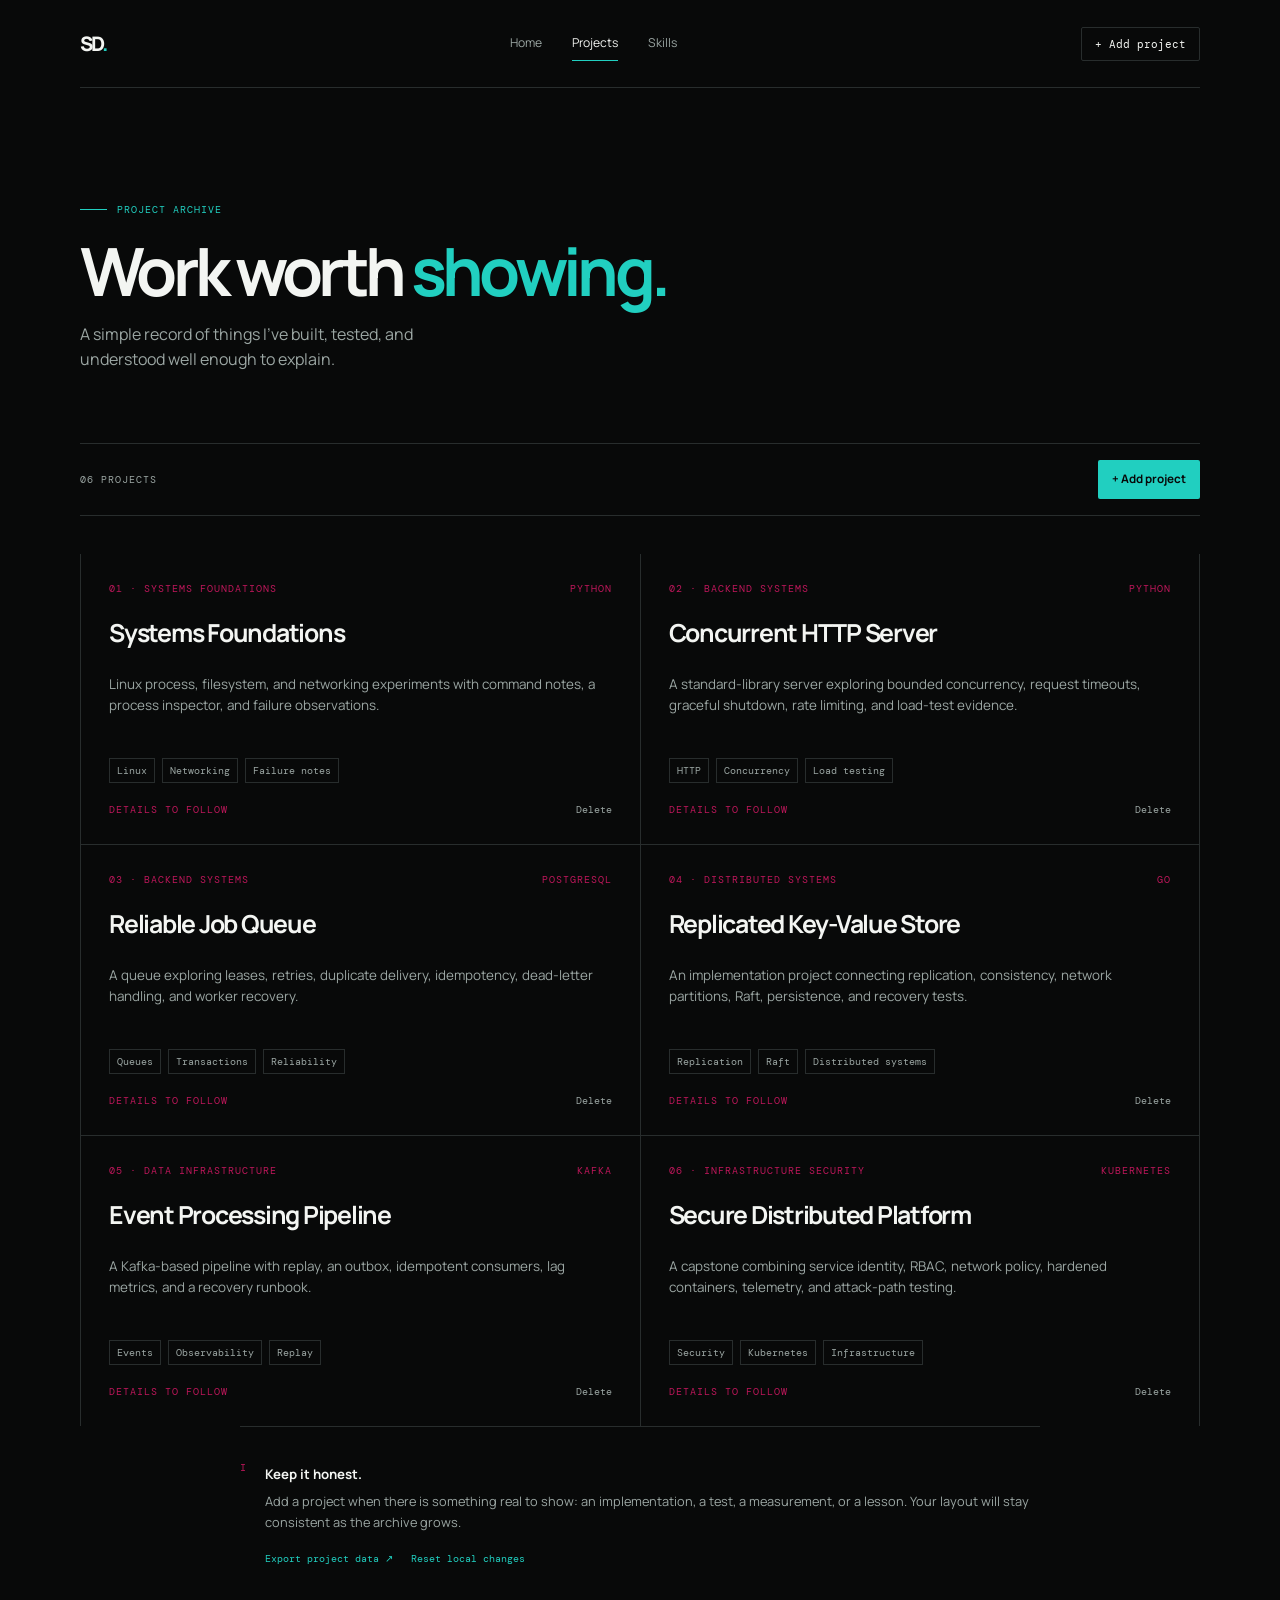
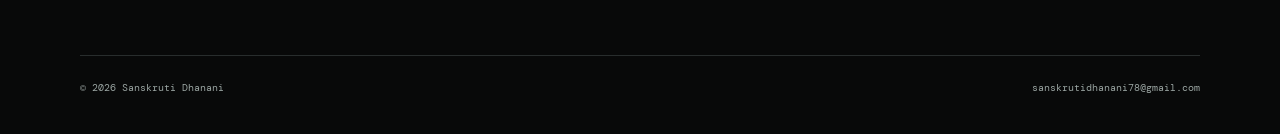
==== commit bcfa95dd: "Add files via upload" ====
--- a/projects.html
+++ b/projects.html
@@ -1,6 +1,6 @@
 <!doctype html>
 <html lang="en"><head><meta charset="utf-8"><meta name="viewport" content="width=device-width, initial-scale=1"><meta name="description" content="Projects and experiments by Sanskruti Dhanani."><title>Projects — Sanskruti Dhanani</title><link rel="preconnect" href="https://fonts.googleapis.com"><link rel="preconnect" href="https://fonts.gstatic.com" crossorigin><link href="https://fonts.googleapis.com/css2?family=DM+Mono:wght@400;500&family=Manrope:wght@400;500;600;700;800&family=Playfair+Display:ital,wght@0,500;1,500&display=swap" rel="stylesheet"><link rel="stylesheet" href="styles.css"><link rel="stylesheet" href="fixes.css"></head>
-<body data-page="projects"><header class="site-header wrap"><a class="brand" href="index.html">SD<span>.</span></a><nav class="nav-links" aria-label="Main navigation"><a href="index.html">Home</a><a class="active" href="projects.html">Projects</a><a href="index.html#skills">Skills</a><a href="index.html#about">About</a></nav><button class="header-email owner-button" id="addProjectTop">+ Add project</button></header>
+<body data-page="projects"><header class="site-header wrap"><a class="brand" href="index.html">SD<span>.</span></a><nav class="nav-links" aria-label="Main navigation"><a href="index.html">Home</a><a class="active" href="projects.html">Projects</a><a href="index.html#skills">Skills</a></nav><button class="header-email owner-button" id="addProjectTop">+ Add project</button></header>
 <main><section class="projects-hero wrap"><p class="eyebrow"><span class="eyebrow-line"></span> Project archive</p><h1>Work worth <span>showing.</span></h1><p class="hero-lede">A simple record of things I’ve built, tested, and understood well enough to explain.</p></section><section class="projects-toolbar wrap"><span class="project-count" id="projectCount">Projects</span><button class="button button-primary small-button" id="addProjectButton">+ Add project</button></section><section class="project-grid wrap" id="projectGrid" aria-live="polite"></section><section class="project-note wrap"><span class="note-index">i</span><div><strong>Keep it honest.</strong><p>Add a project when there is something real to show: an implementation, a test, a measurement, or a lesson. Your layout will stay consistent as the archive grows.</p><button class="text-button" id="exportProjects">Export project data ↗</button><button class="text-button" id="resetProjects">Reset local changes</button></div></section></main>
 <footer class="site-footer wrap"><span>© 2026 Sanskruti Dhanani</span><span><a href="mailto:sanskrutidhanani78@gmail.com">sanskrutidhanani78@gmail.com</a></span></footer>
 <dialog id="projectDialog" class="project-dialog"><form method="dialog" id="projectForm"><div class="dialog-head"><div><p class="eyebrow">Project editor</p><h2>Add a project</h2></div><button type="button" class="icon-button" id="closeDialog" aria-label="Close">×</button></div><label>Project title<input name="title" required placeholder="e.g. Reliable Job Queue"></label><label>Description<textarea name="description" required rows="3" placeholder="What did you build or investigate?"></textarea></label><div class="form-row"><label>Category<input name="category" placeholder="e.g. Backend systems"></label><label>Primary technology<input name="tech" placeholder="e.g. Go, PostgreSQL"></label></div><label>Tags <span class="label-hint">comma-separated</span><input name="tags" placeholder="reliability, databases, testing"></label><label>Project link <span class="label-hint">optional</span><input name="link" type="url" placeholder="https://github.com/yourname/project"></label><div class="dialog-actions"><button type="button" class="button button-ghost" id="cancelDialog">Cancel</button><button class="button button-primary" type="submit">Add project</button></div></form></dialog><script src="script.js"></script></body></html>
--- a/fixes.css
+++ b/fixes.css
@@ -1 +1,4 @@
 .terminal-rule{height:1px;background:#385256;margin:24px 0 12px}
+.skill-grid{grid-template-columns:repeat(2,minmax(0,1fr))}
+.skill-caption{font:italic .88rem var(--serif);color:var(--pink);margin:12px 0 0}.skill-caption span{color:var(--muted)}
+@media(max-width:760px){.skill-grid{grid-template-columns:1fr}}
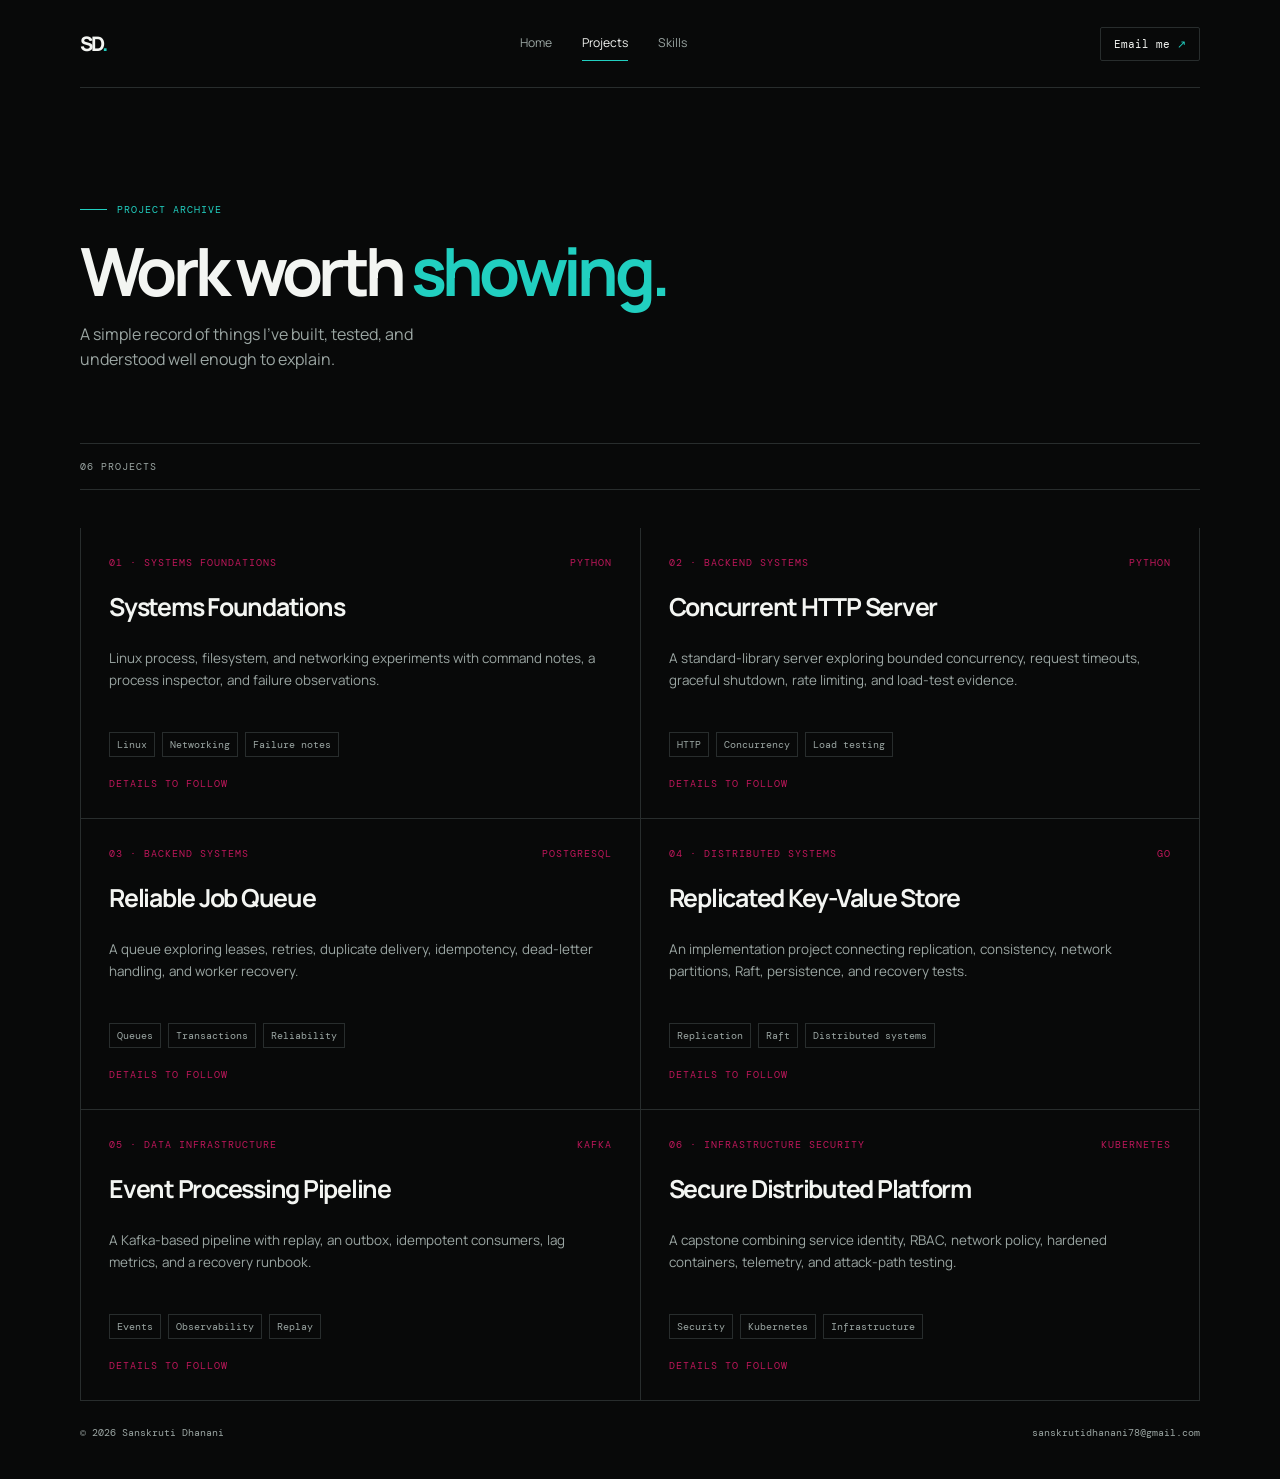
==== commit 571f0504: "Add files via upload" ====
--- a/projects.html
+++ b/projects.html
@@ -1,6 +1,5 @@
 <!doctype html>
 <html lang="en"><head><meta charset="utf-8"><meta name="viewport" content="width=device-width, initial-scale=1"><meta name="description" content="Projects and experiments by Sanskruti Dhanani."><title>Projects — Sanskruti Dhanani</title><link rel="preconnect" href="https://fonts.googleapis.com"><link rel="preconnect" href="https://fonts.gstatic.com" crossorigin><link href="https://fonts.googleapis.com/css2?family=DM+Mono:wght@400;500&family=Manrope:wght@400;500;600;700;800&family=Playfair+Display:ital,wght@0,500;1,500&display=swap" rel="stylesheet"><link rel="stylesheet" href="styles.css"><link rel="stylesheet" href="fixes.css"></head>
-<body data-page="projects"><header class="site-header wrap"><a class="brand" href="index.html">SD<span>.</span></a><nav class="nav-links" aria-label="Main navigation"><a href="index.html">Home</a><a class="active" href="projects.html">Projects</a><a href="index.html#skills">Skills</a></nav><button class="header-email owner-button" id="addProjectTop">+ Add project</button></header>
-<main><section class="projects-hero wrap"><p class="eyebrow"><span class="eyebrow-line"></span> Project archive</p><h1>Work worth <span>showing.</span></h1><p class="hero-lede">A simple record of things I’ve built, tested, and understood well enough to explain.</p></section><section class="projects-toolbar wrap"><span class="project-count" id="projectCount">Projects</span><button class="button button-primary small-button" id="addProjectButton">+ Add project</button></section><section class="project-grid wrap" id="projectGrid" aria-live="polite"></section><section class="project-note wrap"><span class="note-index">i</span><div><strong>Keep it honest.</strong><p>Add a project when there is something real to show: an implementation, a test, a measurement, or a lesson. Your layout will stay consistent as the archive grows.</p><button class="text-button" id="exportProjects">Export project data ↗</button><button class="text-button" id="resetProjects">Reset local changes</button></div></section></main>
-<footer class="site-footer wrap"><span>© 2026 Sanskruti Dhanani</span><span><a href="mailto:sanskrutidhanani78@gmail.com">sanskrutidhanani78@gmail.com</a></span></footer>
-<dialog id="projectDialog" class="project-dialog"><form method="dialog" id="projectForm"><div class="dialog-head"><div><p class="eyebrow">Project editor</p><h2>Add a project</h2></div><button type="button" class="icon-button" id="closeDialog" aria-label="Close">×</button></div><label>Project title<input name="title" required placeholder="e.g. Reliable Job Queue"></label><label>Description<textarea name="description" required rows="3" placeholder="What did you build or investigate?"></textarea></label><div class="form-row"><label>Category<input name="category" placeholder="e.g. Backend systems"></label><label>Primary technology<input name="tech" placeholder="e.g. Go, PostgreSQL"></label></div><label>Tags <span class="label-hint">comma-separated</span><input name="tags" placeholder="reliability, databases, testing"></label><label>Project link <span class="label-hint">optional</span><input name="link" type="url" placeholder="https://github.com/yourname/project"></label><div class="dialog-actions"><button type="button" class="button button-ghost" id="cancelDialog">Cancel</button><button class="button button-primary" type="submit">Add project</button></div></form></dialog><script src="script.js"></script></body></html>
+<body data-page="projects"><header class="site-header wrap"><a class="brand" href="index.html">SD<span>.</span></a><nav class="nav-links" aria-label="Main navigation"><a href="index.html">Home</a><a class="active" href="projects.html">Projects</a><a href="index.html#skills">Skills</a></nav><a class="header-email" href="mailto:sanskrutidhanani78@gmail.com">Email me <span>↗</span></a></header>
+<main><section class="projects-hero wrap"><p class="eyebrow"><span class="eyebrow-line"></span> Project archive</p><h1>Work worth <span>showing.</span></h1><p class="hero-lede">A simple record of things I’ve built, tested, and understood well enough to explain.</p></section><section class="projects-toolbar wrap"><span class="project-count" id="projectCount">Projects</span></section><section class="project-grid wrap" id="projectGrid" aria-live="polite"></section></main>
+<footer class="site-footer wrap"><span>© 2026 Sanskruti Dhanani</span><span><a href="mailto:sanskrutidhanani78@gmail.com">sanskrutidhanani78@gmail.com</a></span></footer><script src="script.js"></script></body></html>
